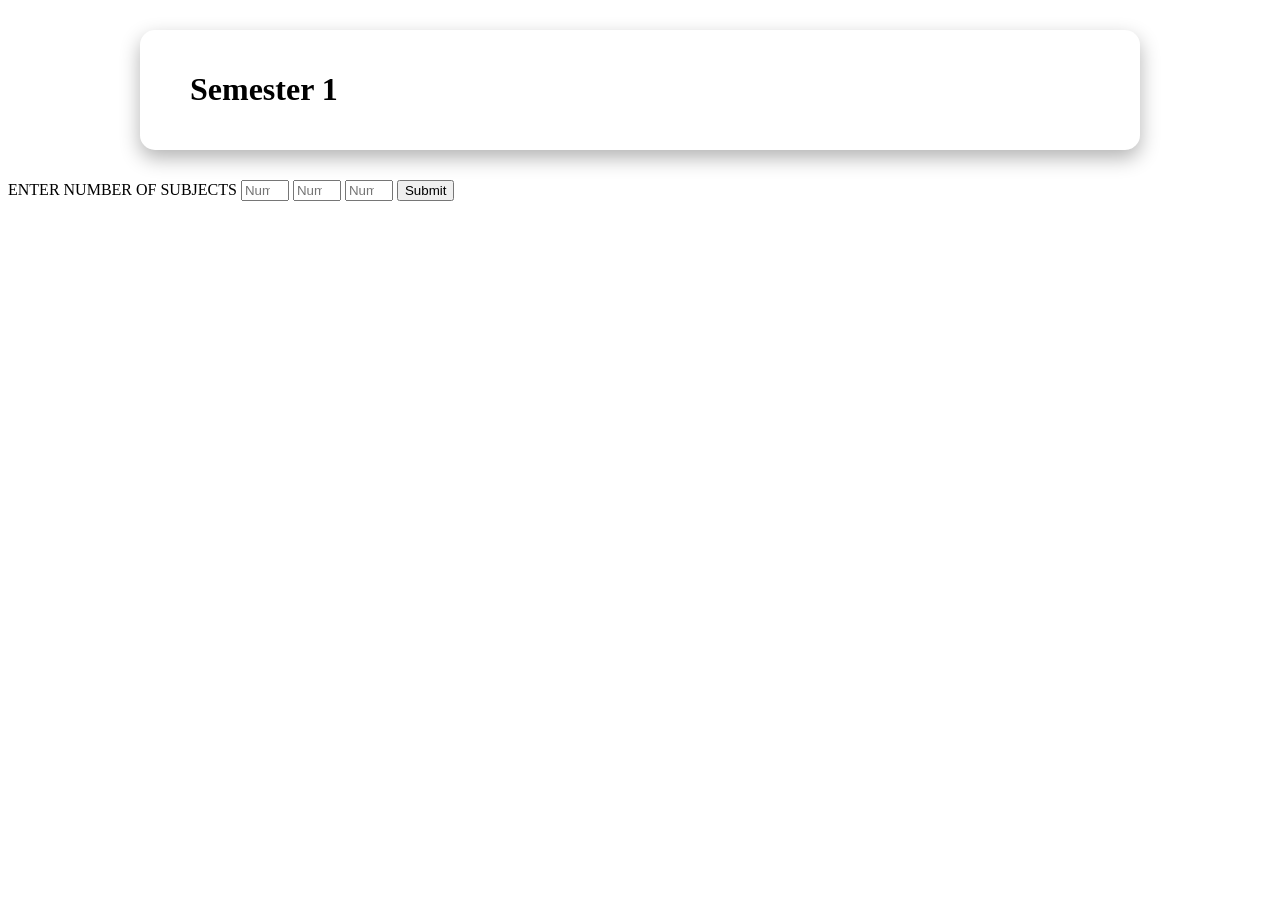
==== semester1.html @ 6757c956 "sem2 with mobile" ====
<!DOCTYPE html>
<html>
<head>
    <title>Semester 1 - GPA Calculator</title>
    <link href="style.css" rel="stylesheet">
    <link rel="preconnect" href="https://fonts.googleapis.com">
    <link rel="preconnect" href="https://fonts.gstatic.com" crossorigin>
    <link href="https://fonts.googleapis.com/css2?family=Alumni+Sans+SC:ital,wght@0,100..900;1,100..900&family=Black+Ops+One&family=Gravitas+One&family=Playfair+Display:ital,wght@0,400..900;1,400..900&family=Rubik+Storm&display=swap" rel="stylesheet">

</head>
<body class="sem1body">
    <div class="titlecard">
        <h1 class="sem1title">Semester 1</h1>
    </div>    
    <div class="subjectcount">
        <label for="subjects">ENTER NUMBER OF SUBJECTS</label>
        <input type="number" id="subjects" name="subjects" min="1" max="10" placeholder="Number of Theory Subjects">
        <input type="number" id="labsubjects" name="labsubjects" min="0" max="10" placeholder="Number of Practical Subjects">
        <input type="number" id="othersubjects" name="othersubjects" min="0" max="10" placeholder="Number of Other Subjects">
        <button onclick="generateFields()">Submit</button>
    </div>
    <div id="inputcontainer">
        <div id="theoryContainer"></div>
        <div id="labContainer"></div>
        <div id="otherContainer"></div>
    </div>

    <script src="script.js"></script>
</body>
</html>
---- style.css ----
.indexbody{
    font-family: Arial, sans-serif;
    text-align: center;
    margin-top: 50px;
    background: linear-gradient(135deg, #0f172a, #1e293b);
}

.Maintitle{
    background:
        linear-gradient(
            rgba(255,255,255,0.6),
            rgba(255,255,255,0.6)
        ),
        url("SIES LOGO.png");

    background-size: cover;
    background-position: center;
    padding: 20px;
    border-radius: 10px;
    display: inline-block;
}

.Clgname{
    font-family: "Black Ops One", system-ui;
    font-size: 40px;
}

.GPA{
    color: var(--secondary-color);
    font-size: 1rem;
}

.Subtitle{
    padding: 20px;
    border-radius: 10px;
}

.sub{
    font-family: "Playfair Display", serif;
    font-size: 40px;
    color: white;
}

.buttons{
    display: flex;
    justify-content: center;
    gap: 20px;
   
}

.sem1{
    width: 150px;
    height: 200px;
    background: #2563eb;
    color: white;
    border: none;
    border-radius: 10px;
    font-size: 20px;
    cursor: pointer;
    transition: transform 0.3s ease;
}

.sem2{
    width: 150px;
    height: 200px;
    background: #2563eb;
    color: white;
    border: none;
    border-radius: 10px;
    font-size: 20px;
    cursor: pointer;
    transition: transform 0.3s ease;
}

.sem3{
    width: 150px;
    height: 200px;
    background: #2563eb;
    color: white;
    border: none;
    border-radius: 10px;
    font-size: 20px;
    cursor: pointer;
    transition: transform 0.3s ease;
}

.sem4{
    width: 150px;
    height: 200px;
    background: #2563eb;
    color: white;
    border: none;
    border-radius: 10px;
    font-size: 20px;
    cursor: pointer;
    transition: transform 0.3s ease;
}

.sem5{
    width: 150px;
    height: 200px;
    background: #2563eb;
    color: white;
    border: none;
    border-radius: 10px;
    font-size: 20px;
    cursor: pointer;
    transition: transform 0.3s ease;
}

.sem6{
    width: 150px;
    height: 200px;
    background: #2563eb;
    color: white;
    border: none;
    border-radius: 10px;
    font-size: 20px;
    cursor: pointer;
    transition: transform 0.3s ease;
}

.sem7{
    width: 150px;
    height: 200px;
    background: #2563eb;
    color: white;
    border: none;
    border-radius: 10px;
    font-size: 20px;
    cursor: pointer;
    transition: transform 0.3s ease;
}

.sem8{
    width: 150px;
    height: 200px;
    background: #2563eb;
    color: white;
    border: none;
    border-radius: 10px;
    font-size: 20px;
    cursor: pointer;
    transition: transform 0.3s ease;
}

.sem1:hover{
    transform: translateY(-6px);
    box-shadow: 0 8px 20px rgba(0,0,0,0.3);
    background: #3b82f6;
}
.sem2:hover{
    transform: translateY(-6px);
    box-shadow: 0 8px 20px rgba(0,0,0,0.3);
    background: #3b82f6;
}
.sem3:hover{
    transform: translateY(-6px);
    box-shadow: 0 8px 20px rgba(0,0,0,0.3);
    background: #3b82f6;
}
.sem4:hover{
    transform: translateY(-6px);
    box-shadow: 0 8px 20px rgba(0,0,0,0.3);
    background: #3b82f6;
}
.sem5:hover{
    transform: translateY(-6px);
    box-shadow: 0 8px 20px rgba(0,0,0,0.3);
    background: #3b82f6;
}
.sem6:hover{
    transform: translateY(-6px);
    box-shadow: 0 8px 20px rgba(0,0,0,0.3);
    background: #3b82f6;
}
.sem7:hover{
    transform: translateY(-6px);
    box-shadow: 0 8px 20px rgba(0,0,0,0.3);
    background: #3b82f6;
}
.sem8:hover{
    transform: translateY(-6px);
    box-shadow: 0 8px 20px rgba(0,0,0,0.3);
    background: #3b82f6;
}

.sembody{
    margin:0;
    padding:30px;
    min-height:100vh;

    background:linear-gradient(135deg,#1e293b,#0f172a);

    font-family:Arial,sans-serif;
    color:#333;
}

.titlecard{
    max-width:900px;
    margin:30px auto;

    background:rgba(255,255,255,0.08);
    backdrop-filter:blur(10px);

    padding:20px 50px;

    border-radius:15px;

    box-shadow:0 8px 20px rgba(0,0,0,0.3);
}

.semtitle{
    margin:0;

    text-align:center;

    color:white;

    font-size:3rem;

    letter-spacing:2px;

    font-family:"Alumni Sans SC",sans-serif;
}

@media screen and (max-width: 768px){

    .Clgname{
        font-size: 24px;
    }

    .sub{
        font-size: 24px;
    }

    .buttons{
        flex-wrap: wrap;
        gap: 15px;
        padding: 10px;
    }

    .sem1,
    .sem2,
    .sem3,
    .sem4,
    .sem5,
    .sem6,
    .sem7,
    .sem8{
        width: 120px;
        height: 150px;
        font-size: 16px;
    }

    .Maintitle{
        width: 90%;
        box-sizing: border-box;
    }

}

.Theorysubjects,
.labsubjects{
    max-width:1000px;
    margin:0 auto 30px auto;

    background:white;

    padding:25px;

    border-radius:20px;

    box-shadow:0 8px 20px rgba(0,0,0,0.15);
}

.theorytitle,
.labtitle{
    text-align:center;

    color:#4f46e5;

    font-size:2rem;

    margin-bottom:25px;

    padding-bottom:10px;

    border-bottom:2px solid #e5e7eb;

    font-family:"Alumni Sans SC",sans-serif;

    letter-spacing:1px;
}

[class^="theorysubject"],
[class^="labsubject"]{

    background:#fafafa;

    padding:20px;

    border-radius:12px;

    margin-bottom:20px;

    border-left:5px solid #4f46e5;

    transition:0.3s ease;
}

[class^="theorysubject"]:hover,
[class^="labsubject"]:hover{

    transform:translateY(-5px);

    box-shadow:0 8px 18px rgba(79,70,229,0.2);

    border-left-color:#2563eb;
}

.subjecttitle{

    margin-top:0;

    margin-bottom:15px;

    color:#1f2937;

    font-size:1.3rem;

    font-family:"Playfair Display",serif;
}

.marksinput{

    width:calc(50% - 10px);

    padding:12px;

    margin:5px;

    border:2px solid #d1d5db;

    border-radius:8px;

    font-size:1rem;

    transition:0.3s;

    box-sizing:border-box;
}

.marksinput:focus{

    outline:none;

    border-color:#4f46e5;

    box-shadow:0 0 10px rgba(79,70,229,0.3);
}

@media(max-width:768px){

    .sembody{
        padding:15px;
    }

    .semtitle{
        font-size:2.2rem;
    }

    .theorytitle,
    .labtitle{
        font-size:1.5rem;
    }

    .subjecttitle{
        font-size:1.1rem;
    }

    .marksinput{
        width:100%;
        margin:8px 0;
    }
}

.calculatebutton{
    display:flex;
    justify-content:center;
    margin:40px 0;
}

.calculatebutton button{

    background:linear-gradient(
        135deg,
        #4f46e5,
        #2563eb
    );

    color:white;

    border:none;

    padding:15px 40px;

    font-size:1.3rem;

    font-family:"Alumni Sans SC", sans-serif;

    letter-spacing:1px;

    border-radius:12px;

    cursor:pointer;

    transition:all 0.3s ease;

    box-shadow:
    0 5px 15px rgba(79,70,229,0.4);
}

.calculatebutton button:hover{

    transform:translateY(-4px);

    box-shadow:
    0 10px 25px rgba(79,70,229,0.6);

    background:linear-gradient(
        135deg,
        #6366f1,
        #3b82f6
    );
}

.calculatebutton button:active{

    transform:scale(0.97);
}

.result-section{
    display: none;
    max-width: 1200px;
    margin: 40px auto;
    background: #ffffff;
    border-radius: 20px;
    overflow: hidden;
    box-shadow: 0 10px 30px rgba(0,0,0,0.15);
}

/* Header */

.result-header{
    background: linear-gradient(
        135deg,
        #0f172a,
        #1e293b
    );
    padding: 30px;
    text-align: center;
    border-bottom: 5px solid #fbbf24;
}

.result-header h1{
    margin: 0;
    color: #fbbf24;
    font-size: 3rem;
    font-family: "Alumni Sans SC", sans-serif;
    letter-spacing: 2px;
}

.result-header h3{
    margin-top: 10px;
    color: #e2e8f0;
    font-weight: 400;
}

/* Table */

.result-table{
    width: 100%;
    border-collapse: collapse;
}

.result-table thead{
    background: #fbbf24;
}

.result-table th{
    padding: 16px;
    color: #0f172a;
    font-size: 1rem;
    font-weight: 700;
}

.result-table td{
    padding: 14px;
    text-align: center;
    border-bottom: 1px solid #e5e7eb;
}

.result-table tbody tr:nth-child(even){
    background: #f8fafc;
}

.result-table tbody tr:hover{
    background: #fef3c7;
    transition: 0.3s;
}

/* Summary Cards */

.result-summary{
    display: flex;
    justify-content: center;
    gap: 25px;
    padding: 30px;
    flex-wrap: wrap;
}

.summary-card{
    min-width: 220px;
    padding: 25px;
    text-align: center;
    background: #f8fafc;
    border-radius: 15px;
    border-top: 4px solid #fbbf24;
    box-shadow: 0 4px 10px rgba(0,0,0,0.08);
}

.summary-card h3{
    margin: 0;
    color: #475569;
    font-size: 1rem;
}

.summary-card p{
    margin-top: 12px;
    font-size: 2rem;
    font-weight: bold;
    color: #0f172a;
}

/* SGPA Card */

.sgpa-card{
    background: linear-gradient(
        135deg,
        #fbbf24,
        #f59e0b
    );
}

.sgpa-card h3{
    color: #0f172a;
}

.sgpa-card p{
    color: #0f172a;
    font-size: 3rem;
}

/* Button */

.button-container{
    text-align: center;
    padding: 25px;
}

.result-btn{
    background: linear-gradient(
        135deg,
        #0f172a,
        #1e293b
    );
    color: white;
    border: none;
    padding: 14px 35px;
    border-radius: 10px;
    cursor: pointer;
    font-size: 1rem;
    font-weight: bold;
    transition: 0.3s;
}

.result-btn:hover{
    transform: translateY(-3px);
    box-shadow: 0 8px 15px rgba(15,23,42,0.3);
}

/* Responsive */

@media (max-width:768px){

    .result-header h1{
        font-size: 2rem;
    }

    .result-table{
        font-size: 0.85rem;
    }

    .result-table th,
    .result-table td{
        padding: 8px;
    }

    .summary-card{
        width: 100%;
    }

    .sgpa-card p{
        font-size: 2.5rem;
    }
}
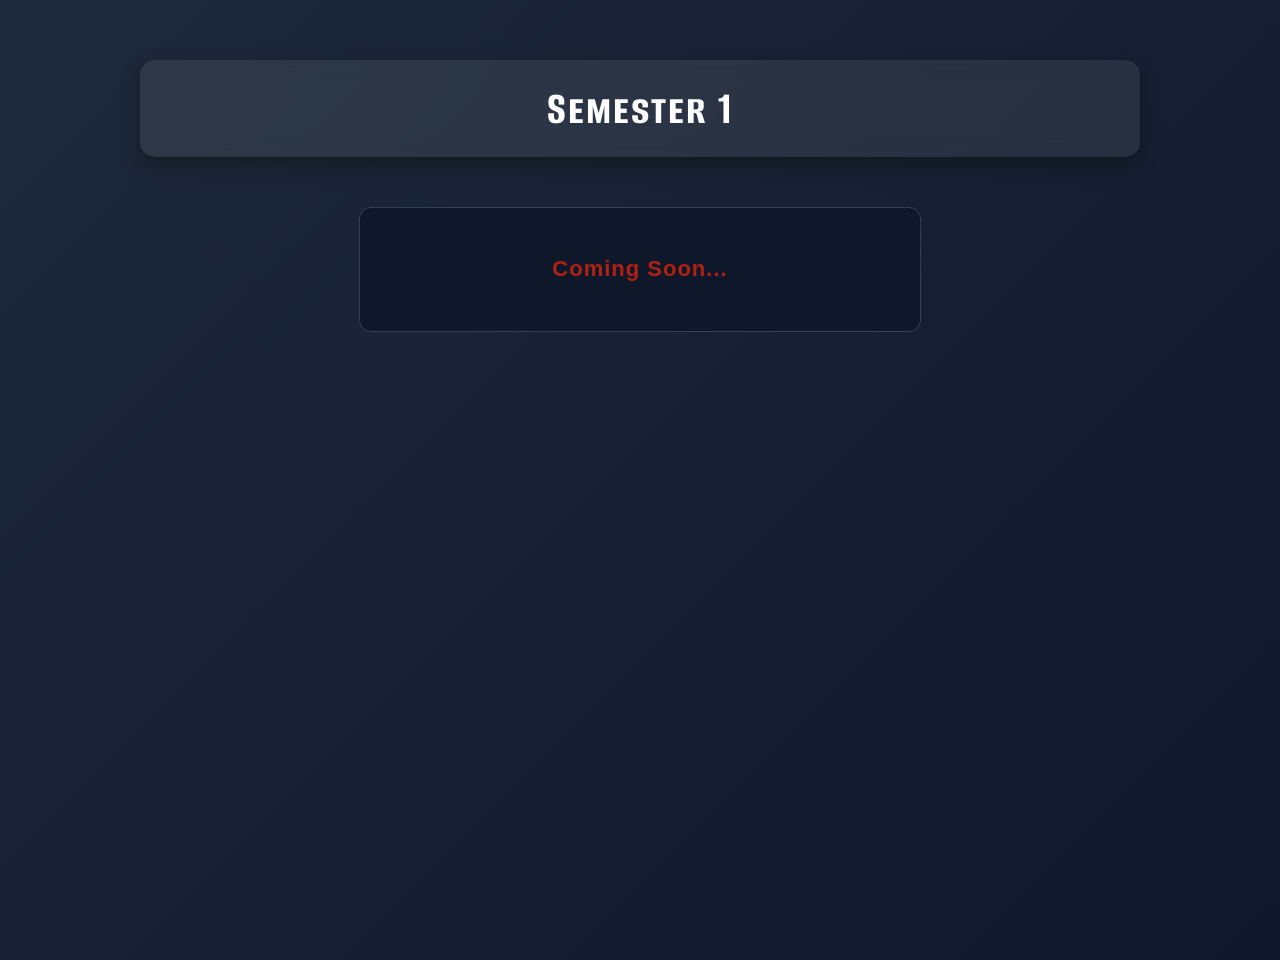
==== commit fd368128: "sem2 updated" ====
--- a/semester1.html
+++ b/semester1.html
@@ -8,21 +8,12 @@
     <link href="https://fonts.googleapis.com/css2?family=Alumni+Sans+SC:ital,wght@0,100..900;1,100..900&family=Black+Ops+One&family=Gravitas+One&family=Playfair+Display:ital,wght@0,400..900;1,400..900&family=Rubik+Storm&display=swap" rel="stylesheet">
 
 </head>
-<body class="sem1body">
+<body class="sembody">
     <div class="titlecard">
-        <h1 class="sem1title">Semester 1</h1>
+        <h1 class="semtitle">Semester 1</h1>
     </div>    
-    <div class="subjectcount">
-        <label for="subjects">ENTER NUMBER OF SUBJECTS</label>
-        <input type="number" id="subjects" name="subjects" min="1" max="10" placeholder="Number of Theory Subjects">
-        <input type="number" id="labsubjects" name="labsubjects" min="0" max="10" placeholder="Number of Practical Subjects">
-        <input type="number" id="othersubjects" name="othersubjects" min="0" max="10" placeholder="Number of Other Subjects">
-        <button onclick="generateFields()">Submit</button>
-    </div>
-    <div id="inputcontainer">
-        <div id="theoryContainer"></div>
-        <div id="labContainer"></div>
-        <div id="otherContainer"></div>
+    <div class="coming">
+        <h2 class="comingsoon">Coming Soon...</h2>
     </div>
 
     <script src="script.js"></script>
--- a/style.css
+++ b/style.css
@@ -1,7 +1,9 @@
 .indexbody{
     font-family: Arial, sans-serif;
     text-align: center;
-    margin-top: 50px;
+    min-height: 100vh;
+    margin: 0;
+    padding: 20px;
     background: linear-gradient(135deg, #0f172a, #1e293b);
 }
 
@@ -45,7 +47,7 @@
     display: flex;
     justify-content: center;
     gap: 20px;
-   
+    flex-wrap: wrap;
 }
 
 .sem1{
@@ -185,59 +187,52 @@
     background: #3b82f6;
 }
 
-.sembody{
-    margin:0;
-    padding:30px;
-    min-height:100vh;
-
-    background:linear-gradient(135deg,#1e293b,#0f172a);
-
-    font-family:Arial,sans-serif;
-    color:#333;
-}
-
-.titlecard{
-    max-width:900px;
-    margin:30px auto;
-
-    background:rgba(255,255,255,0.08);
-    backdrop-filter:blur(10px);
-
-    padding:20px 50px;
-
-    border-radius:15px;
-
-    box-shadow:0 8px 20px rgba(0,0,0,0.3);
-}
-
-.semtitle{
-    margin:0;
-
-    text-align:center;
-
-    color:white;
-
-    font-size:3rem;
-
-    letter-spacing:2px;
-
-    font-family:"Alumni Sans SC",sans-serif;
-}
-
-@media screen and (max-width: 768px){
+.coming {
+    max-width: 500px;
+    margin: 50px auto;
+    padding: 30px;
+
+    background: #0f172a;
+    border: 1px solid #334155;
+    border-radius: 12px;
+
+    text-align: center;
+}
+
+.comingsoon {
+    font-family: "Plus Jakarta Sans", sans-serif;
+    font-size: 22px;
+    font-weight: 600;
+
+    color: #b12111;
+    letter-spacing: 1px;
+}
+
+.coming:hover {
+    border-color: #475569;
+    transition: 0.3s;
+}
+
+@media (max-width:768px){
 
     .Clgname{
-        font-size: 24px;
+        font-size: 18px;
+        line-height: 1.4;
     }
 
     .sub{
-        font-size: 24px;
+        font-size: 18px;
+    }
+
+    .Maintitle{
+        width: 90%;
+        padding: 15px;
     }
 
     .buttons{
         flex-wrap: wrap;
-        gap: 15px;
-        padding: 10px;
+        justify-content: center;
+        gap: 12px;
     }
 
     .sem1,
@@ -248,16 +243,68 @@
     .sem6,
     .sem7,
     .sem8{
-        width: 120px;
-        height: 150px;
-        font-size: 16px;
-    }
-
-    .Maintitle{
-        width: 90%;
-        box-sizing: border-box;
-    }
-
+        width: 130px;
+        height: 100px;
+        font-size: 14px;
+    }
+}
+.sembody{
+    margin:0;
+    padding:30px;
+    min-height:100vh;
+
+    background:linear-gradient(135deg,#1e293b,#0f172a);
+
+    font-family:Arial,sans-serif;
+    color:#333;
+}
+
+.titlecard{
+    max-width:900px;
+    margin:30px auto;
+
+    background:rgba(255,255,255,0.08);
+    backdrop-filter:blur(10px);
+
+    padding:20px 50px;
+
+    border-radius:15px;
+
+    box-shadow:0 8px 20px rgba(0,0,0,0.3);
+}
+
+.semtitle{
+    margin:0;
+
+    text-align:center;
+
+    color:white;
+
+    font-size:3rem;
+
+    letter-spacing:2px;
+
+    font-family:"Alumni Sans SC",sans-serif;
+}
+
+.mode-selection{
+    text-align: center;
+    margin: 30px 0;
+}
+
+.mode-selection label{
+    font-size: 18px;
+    font-weight: bold;
+    color: white;
+    margin-right: 10px;
+}
+
+.mode-selection select{
+    padding: 10px 15px;
+    border-radius: 8px;
+    border: none;
+    font-size: 16px;
+    cursor: pointer;
 }
 
 .Theorysubjects,
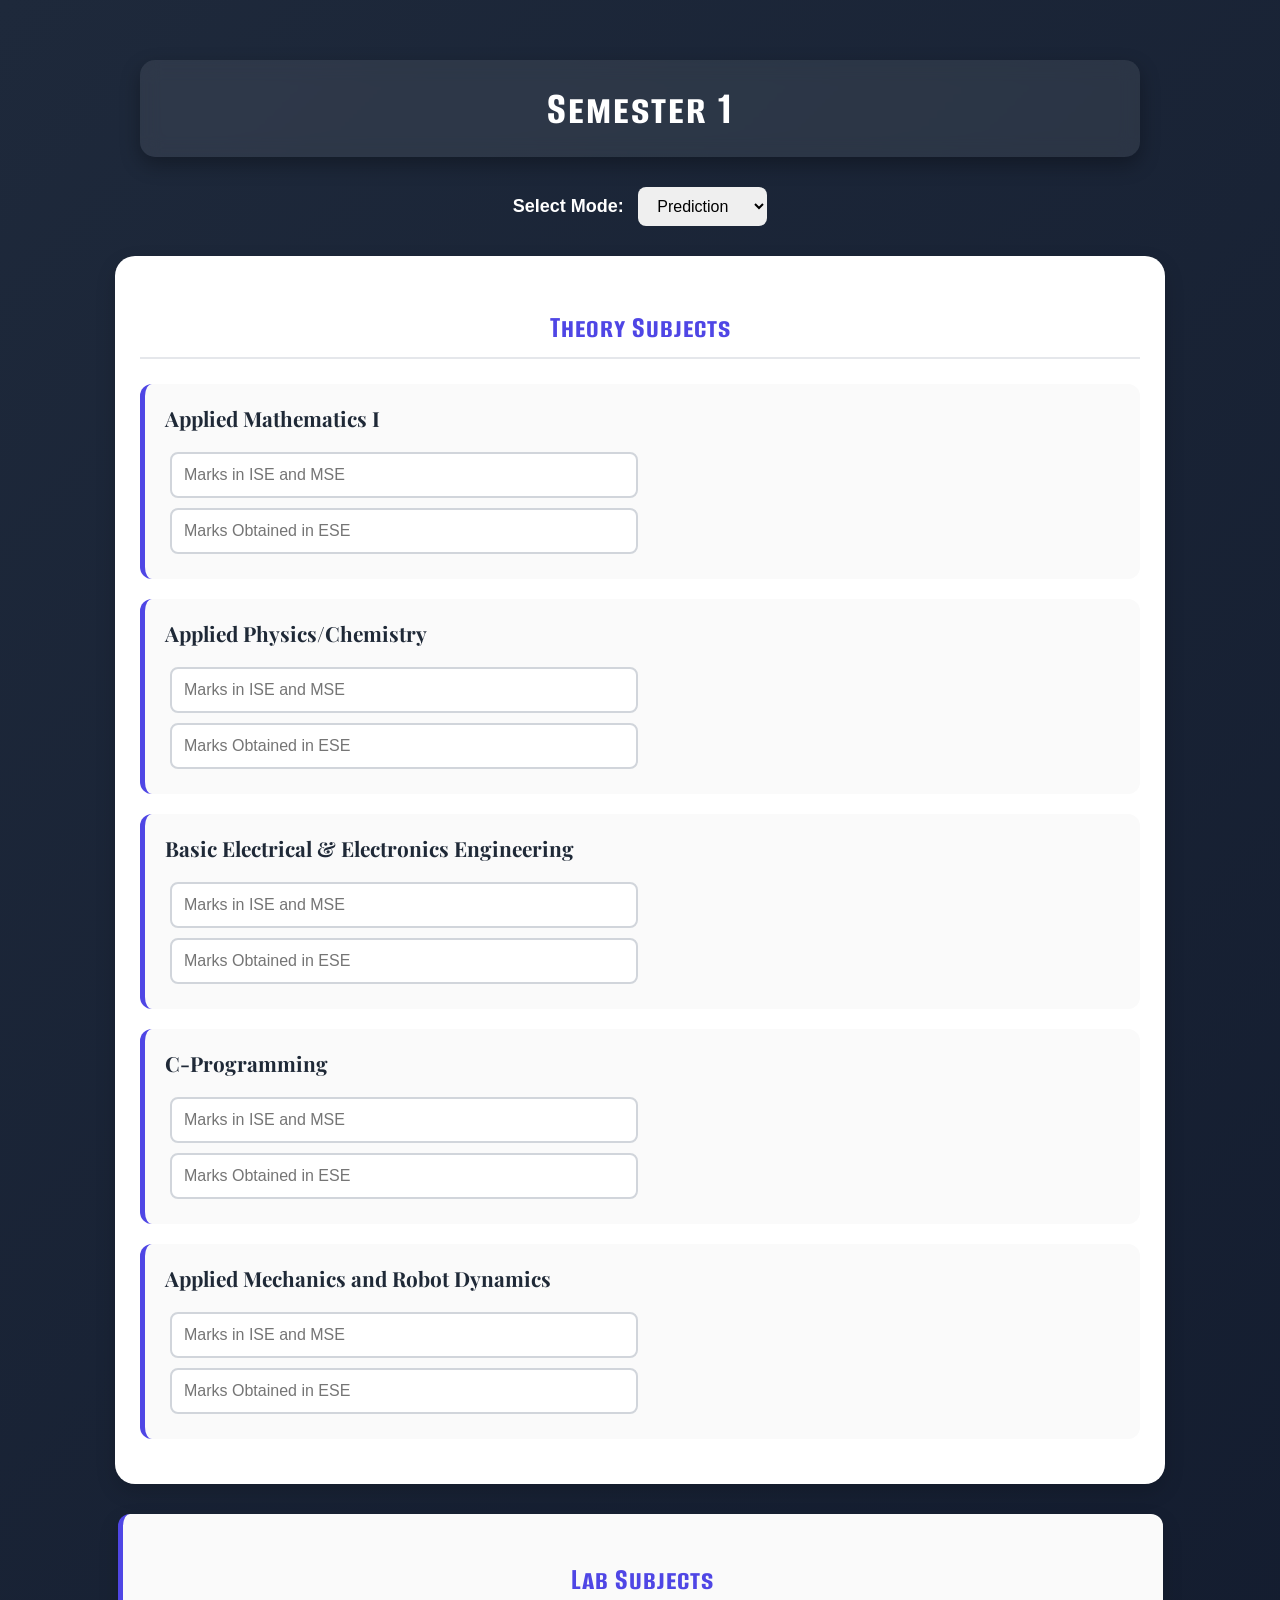
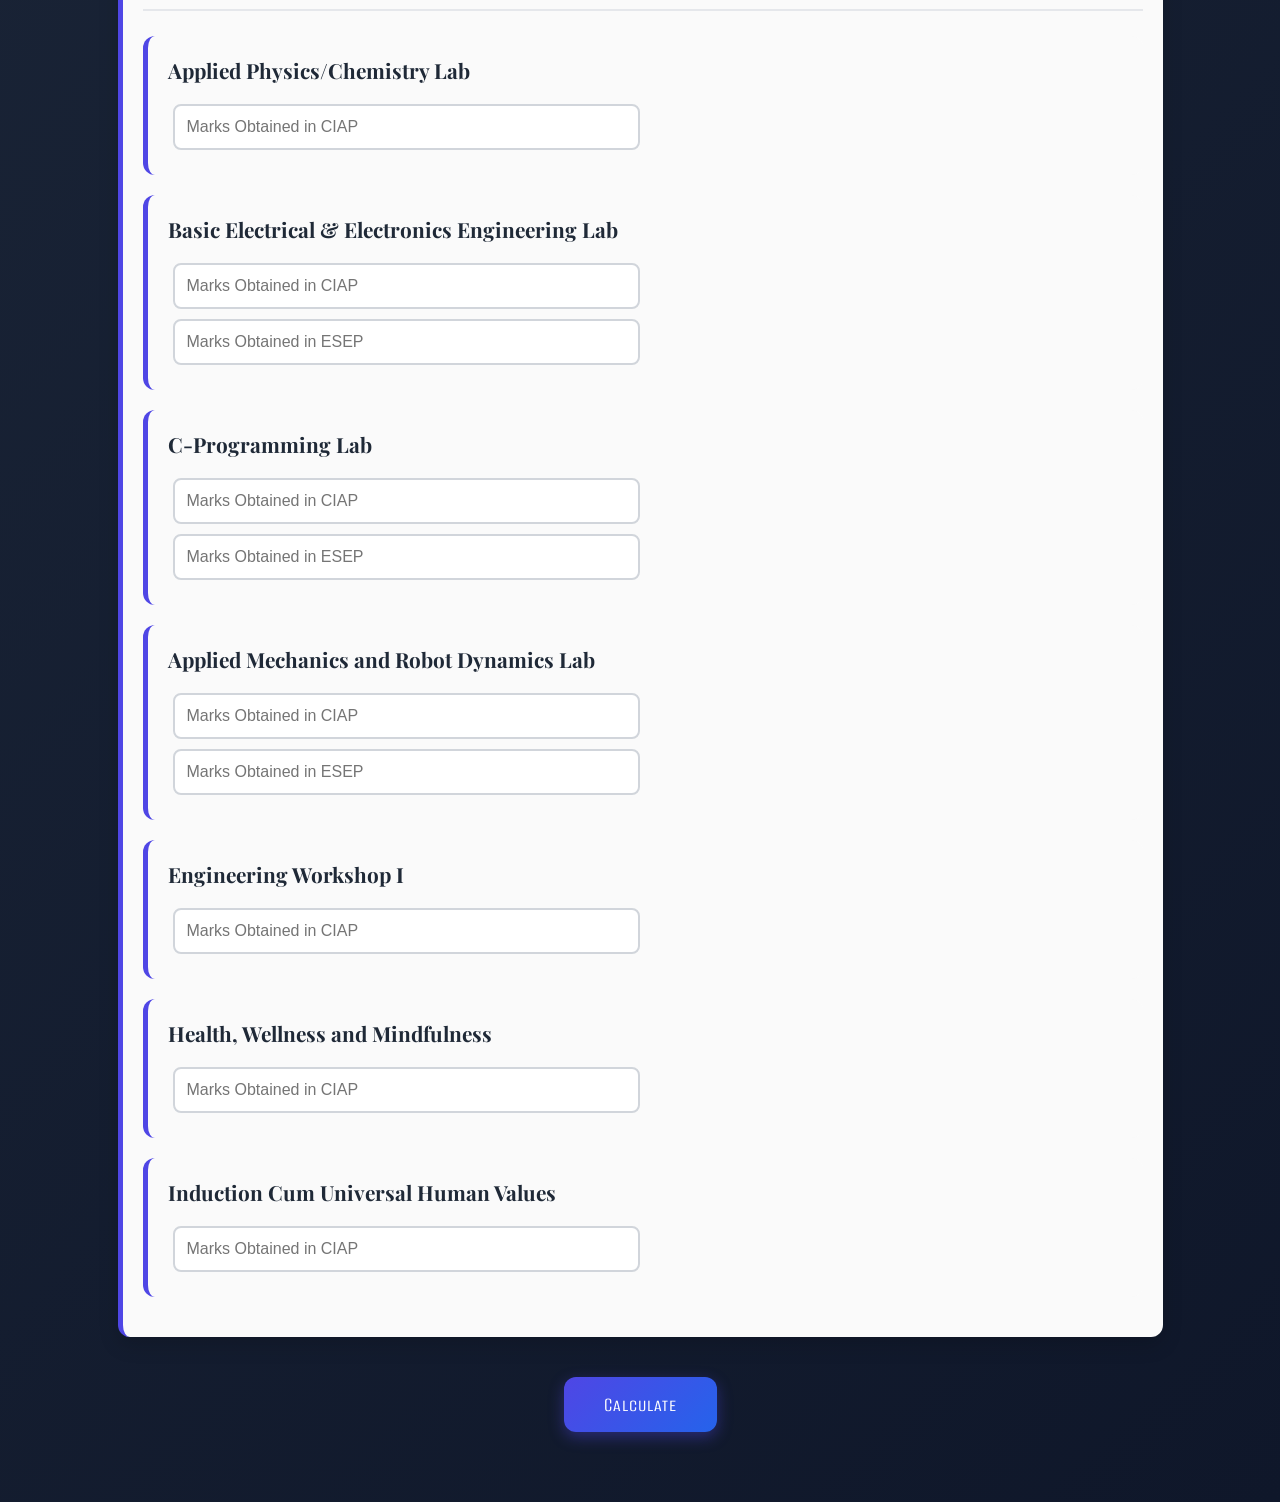
==== commit e6970103: "SEM1 AND SEM2 DONE" ====
--- a/semester1.html
+++ b/semester1.html
@@ -12,10 +12,142 @@
     <div class="titlecard">
         <h1 class="semtitle">Semester 1</h1>
     </div>    
-    <div class="coming">
+    <!-- <div class="coming">
         <h2 class="comingsoon">Coming Soon...</h2>
+    </div> -->
+
+    <div class="mode-selection">
+        <label for="calculationMode">Select Mode:</label>
+        <select id="calculationMode">
+            <option value="prediction">Prediction</option>
+            <option value="verification">Verification</option>
+        </select>
     </div>
 
-    <script src="script.js"></script>
+    <div class="Theorysubjects">
+        <h2 class="theorytitle">Theory Subjects</h2>
+        <div class="theorysubject1">
+            <h3 class="subjecttitle">Applied Mathematics I</h3>
+            <input type="number" id="am1isemsemrksobt" placeholder="Marks in ISE and MSE" class="marksinput" min="0" max="40">
+            <input type="number" id="am1esemrksobt" placeholder="Marks Obtained in ESE" class="marksinput ese-input" min="0" data-verification-max="60" data-prediction-max="80">
+        </div>
+        <div class="theorysubject2">
+            <h3 class="subjecttitle">Applied Physics/Chemistry</h3>
+            <input type="number" id="apisemsemrksobt" placeholder="Marks in ISE and MSE" class="marksinput" min="0" max="40">
+            <input type="number" id="apesemrksobt" placeholder="Marks Obtained in ESE" class="marksinput ese-input" min="0" data-verification-max="60" data-prediction-max="80">
+        </div>
+        <div class="theorysubject3">
+            <h3 class="subjecttitle">Basic Electrical & Electronics Engineering </h3>
+            <input type="number" id="beeeisemsemrksobt" placeholder="Marks in ISE and MSE" class="marksinput" min="0" max="30">
+            <input type="number" id="beeeesemrksobt" placeholder="Marks Obtained in ESE" class="marksinput ese-input" min="0" data-verification-max="45" data-prediction-max="60">
+        </div>
+        <div class="theorysubject4">
+            <h3 class="subjecttitle">C-Programming</h3>
+            <input type="number" id="cpisemsemrksobt" placeholder="Marks in ISE and MSE" class="marksinput" min="0" max="30">
+            <input type="number" id="cpesemrksobt" placeholder="Marks Obtained in ESE" class="marksinput ese-input" min="0" data-verification-max="45" data-prediction-max="60">
+        </div>
+        <div class="theorysubject5">
+            <h3 class="subjecttitle">Applied Mechanics and Robot Dynamics </h3>
+            <input type="number" id="amrdisemsemrksobt" placeholder="Marks in ISE and MSE" class="marksinput" min="0" max="30">
+            <input type="number" id="amrdesemrksobt" placeholder="Marks Obtained in ESE" class="marksinput ese-input" min="0" data-verification-max="45" data-prediction-max="60">
+        </div>
+    </div>
+
+    <div class="labsubjects">
+        <h2 class="labtitle">Lab Subjects</h2>
+        <div class="labsubject1">
+            <h3 class="subjecttitle">Applied Physics/Chemistry Lab</h3>
+            <input type="number" id="aplciapmrksobt" placeholder="Marks Obtained in CIAP" class="marksinput" min="0" max="25">
+        </div>
+        <div class="labsubject2">
+            <h3 class="subjecttitle">Basic Electrical & Electronics Engineering Lab </h3>
+            <input type="number" id="beeelciapmrksobt" placeholder="Marks Obtained in CIAP" class="marksinput" min="0" max="25">
+            <input type="number" id="beeelesepmrksobt" placeholder="Marks Obtained in ESEP" class="marksinput" min="0" max="25">
+        </div>
+        <div class="labsubject3">
+            <h3 class="subjecttitle">C-Programming Lab</h3>
+            <input type="number" id="cplciapmrksobt" placeholder="Marks Obtained in CIAP" class="marksinput" min="0" max="25">
+            <input type="number" id="cplesepmrksobt" placeholder="Marks Obtained in ESEP" class="marksinput" min="0" max="25">
+        </div>
+        <div class="labsubject4">
+            <h3 class="subjecttitle">Applied Mechanics and Robot Dynamics Lab </h3>
+            <input type="number" id="amrdlciapmrksobt" placeholder="Marks Obtained in CIAP" class="marksinput" min="0" max="25">
+            <input type="number" id="amrdlesepmrksobt" placeholder="Marks Obtained in ESEP" class="marksinput" min="0" max="25">
+        </div>
+        <div class="labsubject5">
+            <h3 class="subjecttitle">Engineering Workshop I</h3>
+            <input type="number" id="ew1ciapmrksobt" placeholder="Marks Obtained in CIAP" class="marksinput" min="0" max="25">
+        </div>
+        <div class="labsubject6">
+            <h3 class="subjecttitle">Health, Wellness and Mindfulness</h3>
+            <input type="number" id="hwmciapmrksobt" placeholder="Marks Obtained in CIAP" class="marksinput" min="0" max="25">
+        </div>
+        <div class="labsubject7">
+            <h3 class="subjecttitle">Induction Cum Universal Human Values</h3>
+            <input type="number" id="uhvciapmrksobt" placeholder="Marks Obtained in CIAP" class="marksinput" min="0" max="25">
+        </div>
+    </div>
+
+    <div class="calculatebutton">
+        <button onclick="calculateSGPA()">Calculate</button>
+    </div>
+
+    <div id="resultSection" class="result-section">
+
+    <div class="result-header">
+        <h1>Semester I Result</h1>
+        <h3>SIES Graduate School of Technology</h3>
+    </div>
+
+    <table class="result-table">
+
+        <thead>
+            <tr>
+                <th>Subject</th>
+                <th>Credits</th>
+                <th>Grade</th>
+                <th>Grade Point</th>
+                <th>Credit Points</th>
+            </tr>
+        </thead>
+
+        <tbody id="resultTableBody">
+
+            <!-- JavaScript will insert rows here -->
+
+        </tbody>
+
+    </table>
+
+    <div class="result-summary">
+
+        <div class="summary-card">
+            <h3>Total Credits</h3>
+            <p id="totalCreditsDisplay">0</p>
+        </div>
+
+        <div class="summary-card">
+            <h3>Total Credit Points</h3>
+            <p id="creditPointsDisplay">0</p>
+        </div>
+
+        <div class="summary-card sgpa-card">
+            <h3>SGPA</h3>
+            <p id="finalSGPA">0.00</p>
+        </div>
+
+    </div>
+
+    <div class="button-container">
+
+        <button onclick="location.reload()" class="result-btn">
+            Calculate Again
+        </button>
+
+    </div>
+
+</div>
+
+    <script src="scriptsem1.js"></script>
 </body>
 </html>    
--- a/style.css
+++ b/style.css
@@ -212,6 +212,122 @@
     border-color: #475569;
     transition: 0.3s;
 }
+
+.how-to-use {
+    max-width: 900px;
+    margin: 40px auto;
+    padding: 30px;
+
+    background: #0f172a;
+    border: 1px solid #334155;
+    border-radius: 14px;
+
+    color: #e2e8f0;
+}
+
+.how-to-use-title {
+    font-family: "Alumni Sans SC", sans-serif;
+    text-align: center;
+    font-size: 28px;
+    color: #ab4711;
+}
+
+.formula-title {
+    font-family: "Alumni Sans SC", sans-serif;
+    text-align: center;
+    font-size: 32px;
+    color: white;
+}
+
+.marks-guide-title{
+    font-family: "Alumni Sans SC", sans-serif;
+    text-align: center;
+    font-size: 32px;
+    color: #ae0d0d;
+}
+
+.steps p {
+    font-family: "Instrument Serif", serif;
+    font-size:larger;
+    background: #893fad;
+    border-left: 4px solid #1e9455; 
+
+    padding: 12px 14px;
+    margin: 10px 0;
+
+    border-radius: 8px;
+    transition: 0.2s;
+}
+
+.steps p:hover {
+    background: rgba(16, 181, 35, 0.08);
+    transform: translateX(4px);
+}
+
+.step1, .step2, .step3, .step4, .step5 {
+    font-family: "Smooch Sans", sans-serif;
+    font-size: 16px;
+}
+
+.formula-box {
+    margin-top: 25px;
+    padding: 20px;
+
+    background: rgb(49, 94, 190);
+    border-left: 5px solid #1aab56;
+    border-radius: 10px;
+}
+
+.formula-box p {
+    font-family: "Instrument Serif", serif;
+}
+
+.SGPA-formula-text {
+    font-size: 25px;
+    font-weight: 500;
+}
+
+.credit-point-text,
+.example-text {
+    font-size: 20px;
+    color: #cbd5e1;
+}
+
+.marks-guide {
+    margin-top: 30px;
+}
+
+.marks-guide table {
+    width: 100%;
+    border-collapse: collapse;
+    font-size: 14px;
+    border-radius: 10px;
+    overflow: hidden;
+}
+
+.marks-guide th {
+    background: linear-gradient(135deg, #4c1d95, #7c3aed);
+    color: white;
+
+    font-family: "Alumni Sans SC", sans-serif;
+    font-size: 16px;
+
+    padding: 12px;
+    border: 1px solid #334155;
+}
+
+.marks-guide td {
+    padding: 12px;
+    text-align: center;
+
+    background: rgba(255,255,255,0.02);
+    border: 1px solid #334155;
+}
+
+.marks-guide tr:hover td {
+    background: rgba(56, 189, 248, 0.08);
+}
+
 
 @media (max-width:768px){
 
